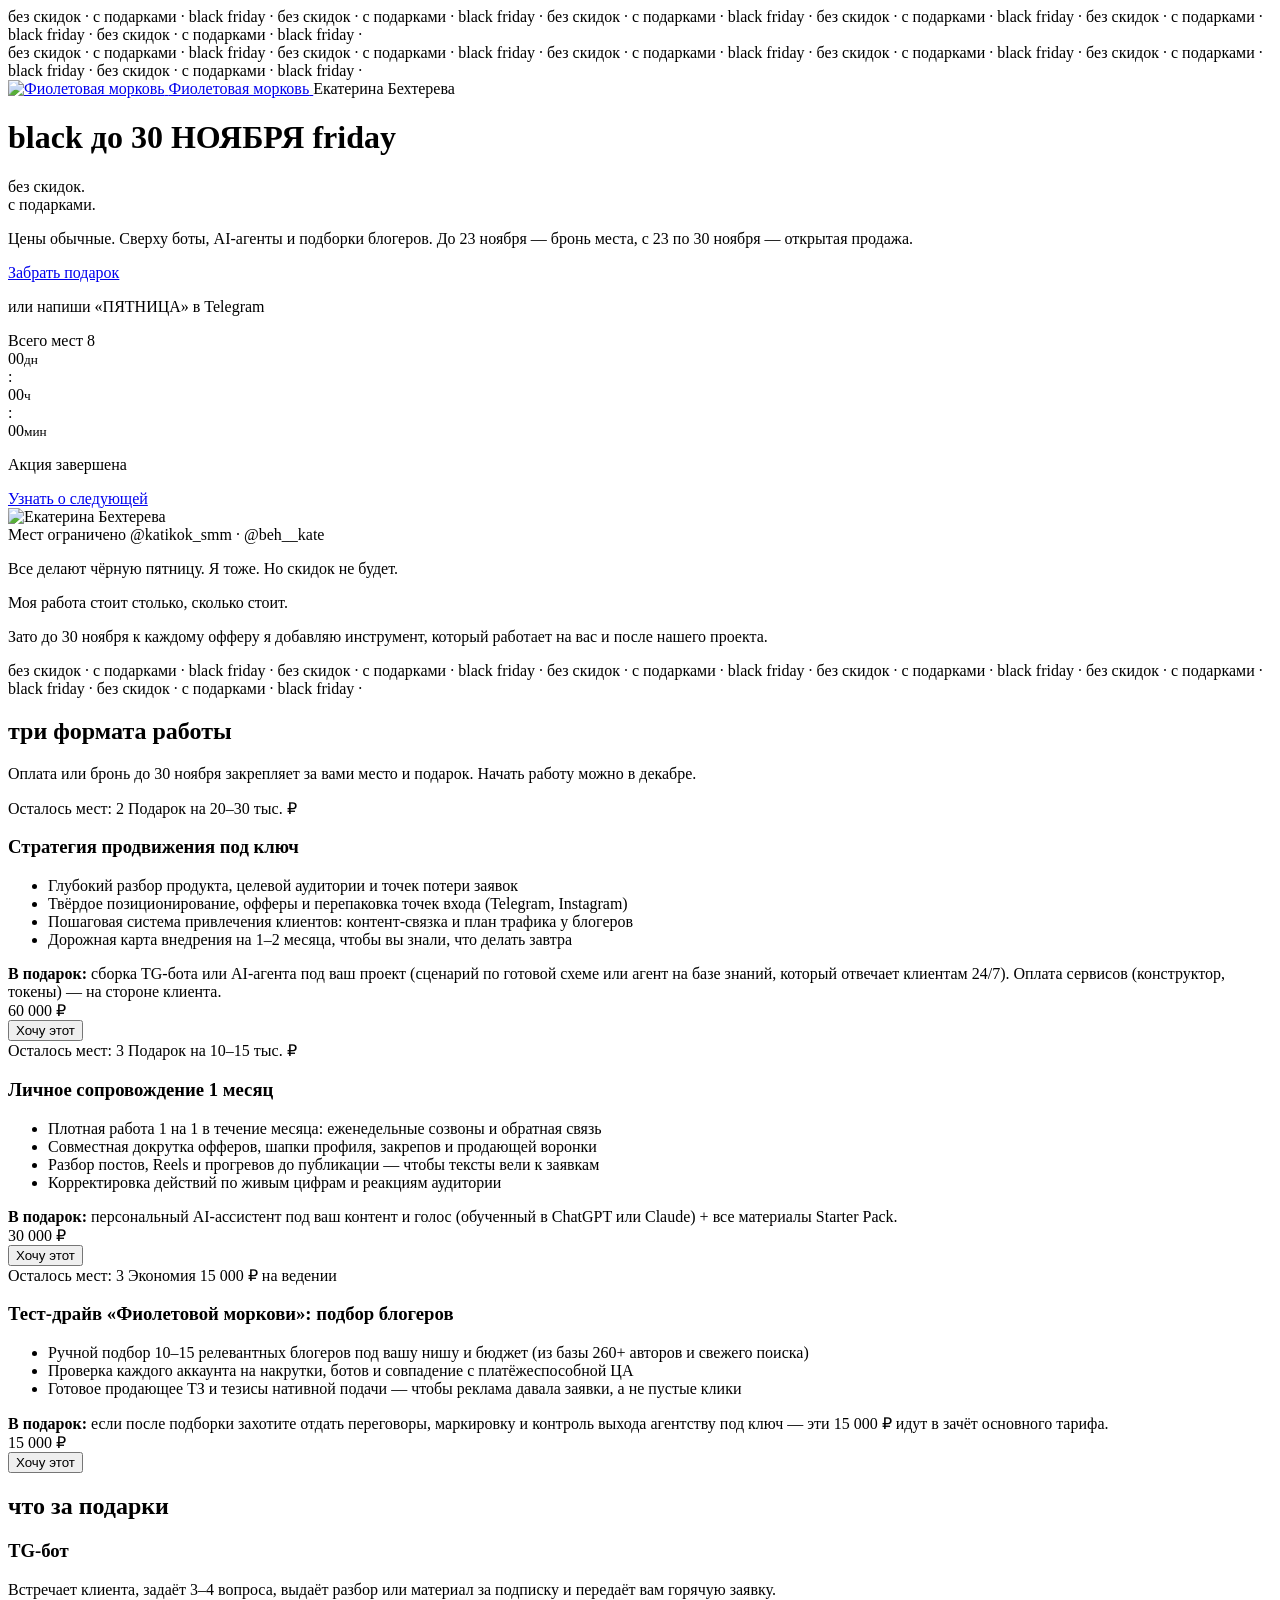
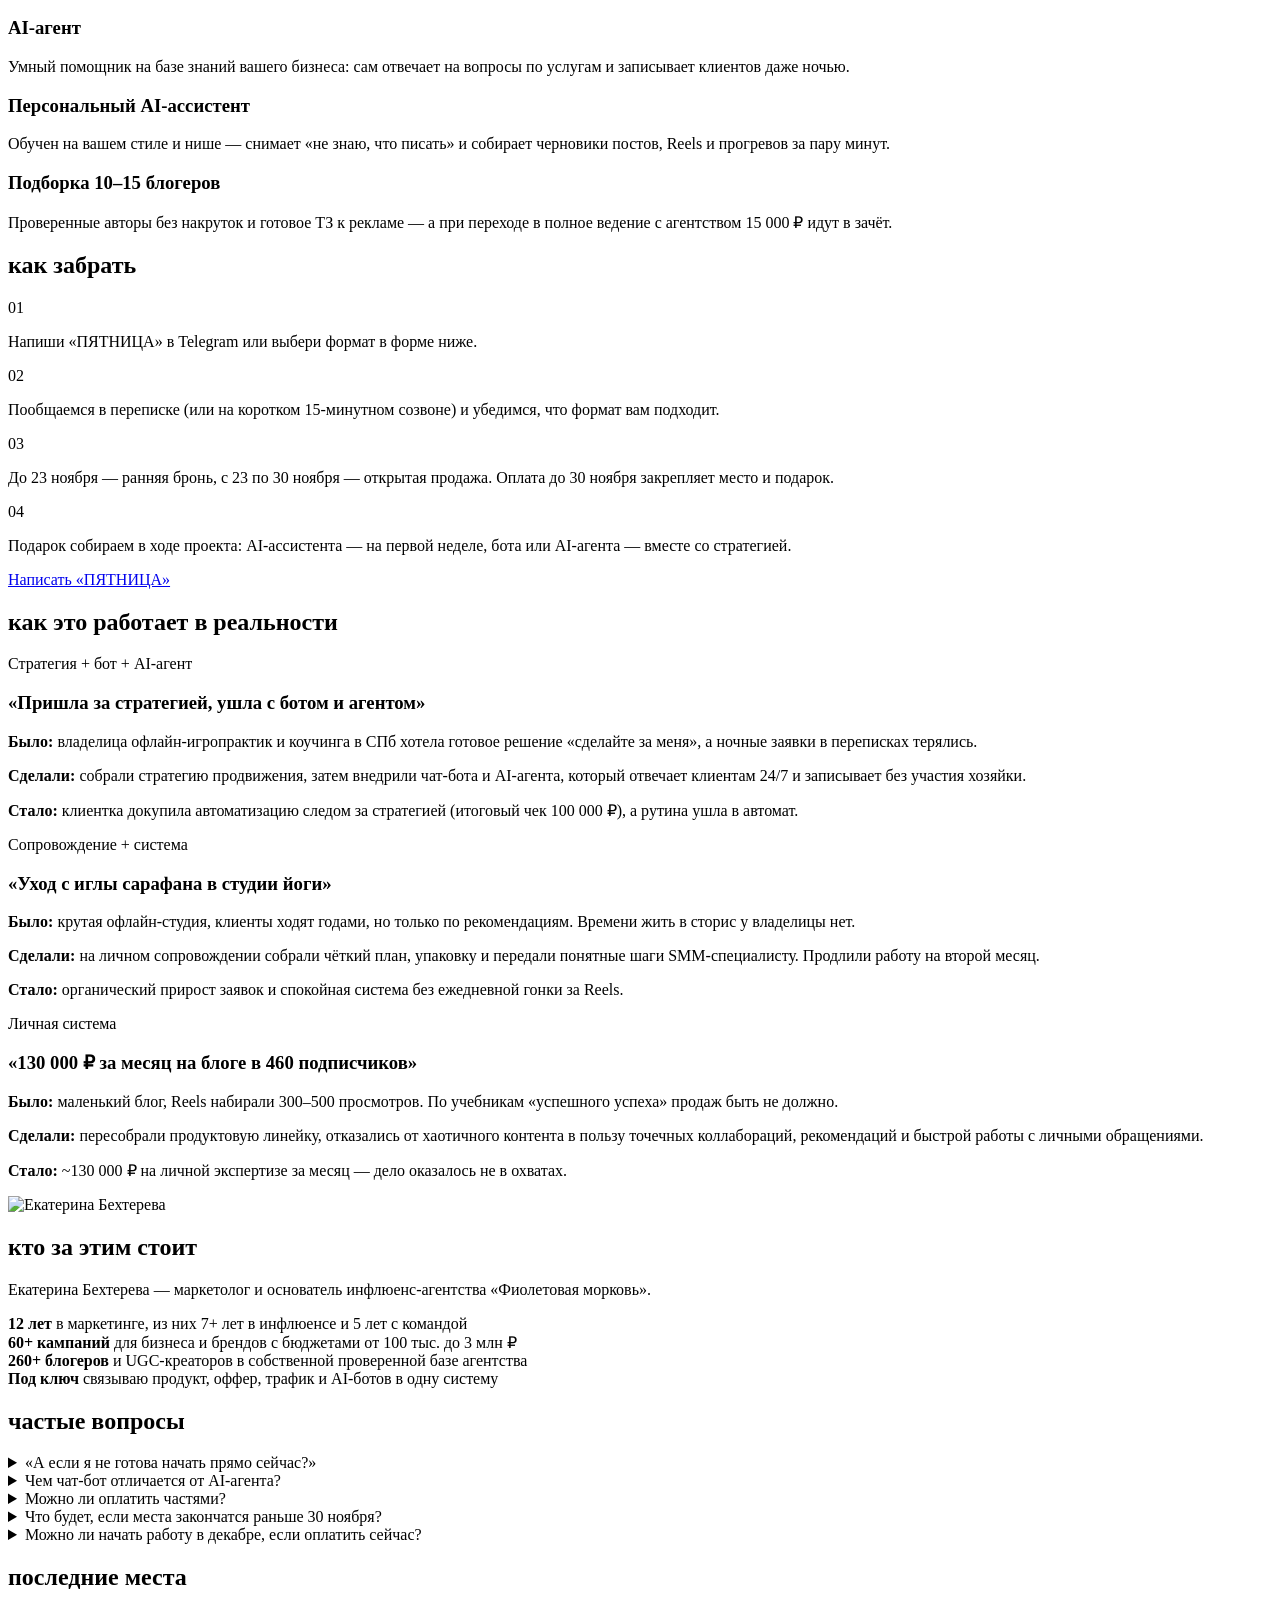
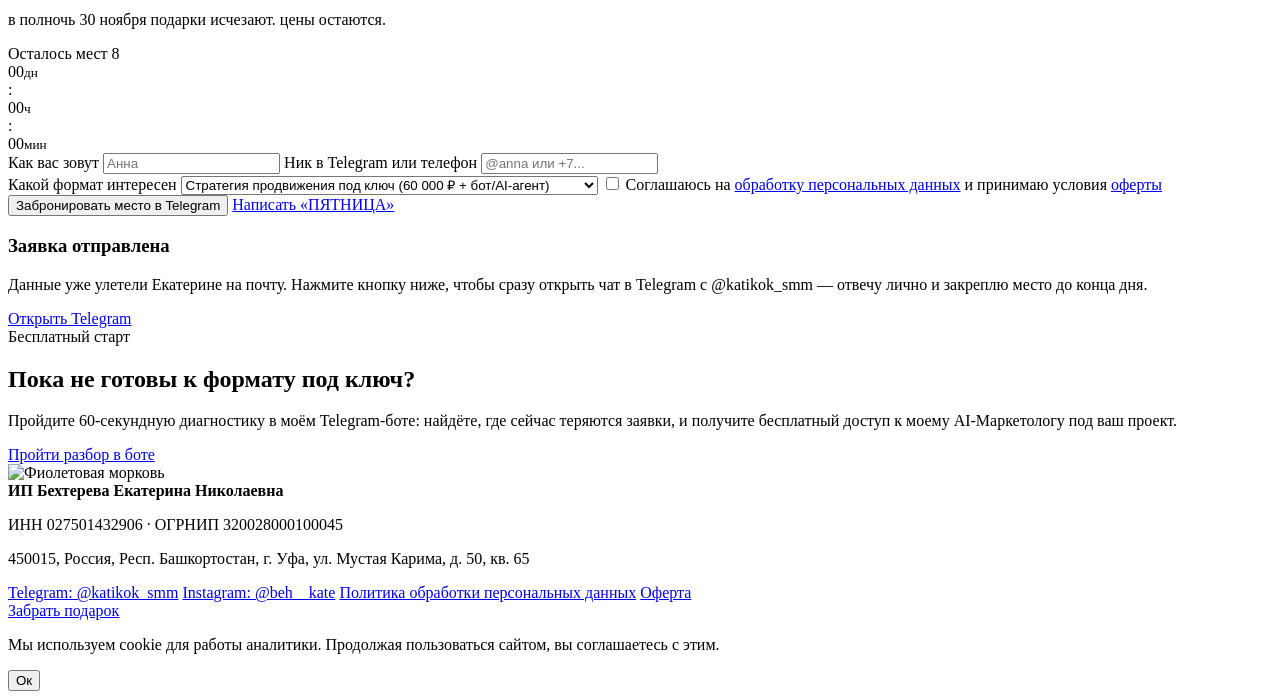
==== index.html @ 658ce83f "Deploy index.html" ====
<!DOCTYPE html>
<html lang="ru">
<head>
  <meta charset="UTF-8" />
  <meta name="viewport" content="width=device-width, initial-scale=1.0" />
  <title>Чёрная пятница без скидок. С подарками. — Екатерина Бехтерева</title>
  <meta name="description" content="Цены обычные. Сверху TG-боты, AI-агенты и подборки блогеров. Бронь места до 23 ноября, продажи 23–30 ноября 2026." />

  <!-- Open Graph для превью в Telegram -->
  <meta property="og:type" content="website" />
  <meta property="og:title" content="Чёрная пятница без скидок. С подарками." />
  <meta property="og:description" content="Стратегия, личное сопровождение и тест-драйв агентства с подарками до 30 ноября." />
  <meta property="og:image" content="assets/og-preview.jpg" />

  <link rel="preconnect" href="https://fonts.googleapis.com" />
  <link rel="preconnect" href="https://fonts.gstatic.com" crossorigin />
  <link href="https://fonts.googleapis.com/css2?family=Montserrat:ital,wght@0,500;0,600;0,700;0,800;0,900;1,800&display=swap" rel="stylesheet" />
  <link rel="stylesheet" href="styles.css" />
</head>
<body>
  <!-- БЛОК 1. ПЕРВЫЙ ЭКРАН -->
  <header class="hero" id="top">
    <div class="hero-ribbons" aria-hidden="true">
      <div class="ribbon ribbon--hero-top">
        <div class="ribbon__track">
          <span>без скидок · с подарками · black friday · без скидок · с подарками · black friday · без скидок · с подарками · black friday · </span>
          <span>без скидок · с подарками · black friday · без скидок · с подарками · black friday · без скидок · с подарками · black friday · </span>
        </div>
      </div>
      <div class="ribbon ribbon--hero-bottom">
        <div class="ribbon__track">
          <span>без скидок · с подарками · black friday · без скидок · с подарками · black friday · без скидок · с подарками · black friday · </span>
          <span>без скидок · с подарками · black friday · без скидок · с подарками · black friday · без скидок · с подарками · black friday · </span>
        </div>
      </div>
    </div>

    <div class="container">
      <div class="topbar">
        <a href="#top" class="brand">
          <img src="assets/logo3.png" alt="Фиолетовая морковь" class="brand__logo" />
          <span>Фиолетовая морковь</span>
        </a>
        <span class="topbar__name">Екатерина Бехтерева</span>
      </div>

      <div class="hero__grid">
        <div class="hero__content">
          <h1 class="hero__title">
            <span class="hero__title-line">black</span>
            <span class="hero__badge">до 30 НОЯБРЯ</span>
            <span class="hero__title-line">friday</span>
          </h1>

          <p class="hero__subtitle">без скидок.<br />с подарками.</p>

          <p class="hero__desc">
            Цены обычные. Сверху боты, AI-агенты и подборки блогеров.
            До 23 ноября — бронь места, с 23 по 30 ноября — открытая продажа.
          </p>

          <div class="hero__cta-wrap">
            <a href="https://t.me/katikok_smm?text=%D0%9F%D0%AF%D0%A2%D0%9D%D0%98%D0%A6%D0%90" target="_blank" rel="noopener" class="btn btn--primary" data-goal="tg-hero">
              Забрать подарок
            </a>
            <p class="hero__cta-note">или напиши «ПЯТНИЦА» в Telegram</p>
          </div>

          <div class="hero__meta">
            <div class="meta-pill">
              <span class="meta-pill__label">Всего мест</span>
              <span class="meta-pill__value" id="total-spots-hero">8</span>
            </div>
            <div class="timer" id="hero-timer" aria-live="polite">
              <div class="timer__item"><span data-days>00</span><small>дн</small></div>
              <span class="timer__sep">:</span>
              <div class="timer__item"><span data-hours>00</span><small>ч</small></div>
              <span class="timer__sep">:</span>
              <div class="timer__item"><span data-minutes>00</span><small>мин</small></div>
            </div>
          </div>

          <div class="hero__ended hidden" id="hero-ended">
            <p class="hero__ended-text">Акция завершена</p>
            <a href="https://t.me/katikok_smm" target="_blank" rel="noopener" class="btn btn--primary">Узнать о следующей</a>
          </div>
        </div>

        <div class="hero__media">
          <div class="duotone-portrait">
            <img src="assets/DSC08506.jpg" alt="Екатерина Бехтерева" class="duotone-portrait__img" />
          </div>
        </div>
      </div>

      <div class="hero__footer-bar">
        <span>Мест ограничено</span>
        <span>@katikok_smm · @beh__kate</span>
      </div>
    </div>
  </header>

  <main>
    <!-- БЛОК 2. ПОЧЕМУ БЕЗ СКИДОК -->
    <section class="section why">
      <div class="container">
        <div class="why__box">
          <p class="why__lead">Все делают чёрную пятницу. Я тоже. Но скидок не будет.</p>
          <p class="why__lead">Моя работа стоит столько, сколько стоит.</p>
          <p class="why__lead why__lead--accent">Зато до 30 ноября к каждому офферу я добавляю инструмент, который работает на вас и после нашего проекта.</p>
        </div>
      </div>
    </section>

    <div class="ribbon-divider" aria-hidden="true">
      <div class="ribbon ribbon--section">
        <div class="ribbon__track">
          <span>без скидок · с подарками · black friday · без скидок · с подарками · black friday · без скидок · с подарками · black friday · </span>
          <span>без скидок · с подарками · black friday · без скидок · с подарками · black friday · без скидок · с подарками · black friday · </span>
        </div>
      </div>
    </div>

    <!-- БЛОК 3. ТРИ ОФФЕРА -->
    <section class="section offers" id="offers">
      <div class="container">
        <h2 class="section__title">три формата работы</h2>
        <p class="section__subtitle">Оплата или бронь до 30 ноября закрепляет за вами место и подарок. Начать работу можно в декабре.</p>

        <div class="offers__grid">
          <!-- Оффер 1 -->
          <article class="card offer-card" data-offer="strategy">
            <div class="offer-card__top">
              <span class="tag-pill" data-spots-label="strategy">Осталось мест: 2</span>
              <span class="gift-badge">Подарок на 20–30 тыс. ₽</span>
            </div>
            <h3 class="offer-card__title">Стратегия продвижения под ключ</h3>
            <ul class="offer-card__list">
              <li>Глубокий разбор продукта, целевой аудитории и точек потери заявок</li>
              <li>Твёрдое позиционирование, офферы и перепаковка точек входа (Telegram, Instagram)</li>
              <li>Пошаговая система привлечения клиентов: контент-связка и план трафика у блогеров</li>
              <li>Дорожная карта внедрения на 1–2 месяца, чтобы вы знали, что делать завтра</li>
            </ul>
            <div class="offer-card__gift">
              <strong>В подарок:</strong> сборка TG-бота или AI-агента под ваш проект (сценарий по готовой схеме или агент на базе знаний, который отвечает клиентам 24/7).
              <span class="offer-card__note">Оплата сервисов (конструктор, токены) — на стороне клиента.</span>
            </div>
            <div class="offer-card__footer">
              <div class="offer-card__price">60 000 ₽</div>
              <button type="button" class="btn btn--primary btn--full js-pick-offer" data-pick="Стратегия продвижения под ключ (60 000 ₽)">Хочу этот</button>
            </div>
          </article>

          <!-- Оффер 2 -->
          <article class="card offer-card" data-offer="mentoring">
            <div class="offer-card__top">
              <span class="tag-pill" data-spots-label="mentoring">Осталось мест: 3</span>
              <span class="gift-badge">Подарок на 10–15 тыс. ₽</span>
            </div>
            <h3 class="offer-card__title">Личное сопровождение 1 месяц</h3>
            <ul class="offer-card__list">
              <li>Плотная работа 1 на 1 в течение месяца: еженедельные созвоны и обратная связь</li>
              <li>Совместная докрутка офферов, шапки профиля, закрепов и продающей воронки</li>
              <li>Разбор постов, Reels и прогревов до публикации — чтобы тексты вели к заявкам</li>
              <li>Корректировка действий по живым цифрам и реакциям аудитории</li>
            </ul>
            <div class="offer-card__gift">
              <strong>В подарок:</strong> персональный AI-ассистент под ваш контент и голос (обученный в ChatGPT или Claude) + все материалы Starter Pack.
            </div>
            <div class="offer-card__footer">
              <div class="offer-card__price">30 000 ₽</div>
              <button type="button" class="btn btn--primary btn--full js-pick-offer" data-pick="Личное сопровождение 1 месяц (30 000 ₽)">Хочу этот</button>
            </div>
          </article>

          <!-- Оффер 3 -->
          <article class="card offer-card" data-offer="agency">
            <div class="offer-card__top">
              <span class="tag-pill" data-spots-label="agency">Осталось мест: 3</span>
              <span class="gift-badge">Экономия 15 000 ₽ на ведении</span>
            </div>
            <h3 class="offer-card__title">Тест-драйв «Фиолетовой моркови»: подбор блогеров</h3>
            <ul class="offer-card__list">
              <li>Ручной подбор 10–15 релевантных блогеров под вашу нишу и бюджет (из базы 260+ авторов и свежего поиска)</li>
              <li>Проверка каждого аккаунта на накрутки, ботов и совпадение с платёжеспособной ЦА</li>
              <li>Готовое продающее ТЗ и тезисы нативной подачи — чтобы реклама давала заявки, а не пустые клики</li>
            </ul>
            <div class="offer-card__gift">
              <strong>В подарок:</strong> если после подборки захотите отдать переговоры, маркировку и контроль выхода агентству под ключ — эти 15 000 ₽ идут в зачёт основного тарифа.
            </div>
            <div class="offer-card__footer">
              <div class="offer-card__price">15 000 ₽</div>
              <button type="button" class="btn btn--primary btn--full js-pick-offer" data-pick="Тест-драйв агентства: подбор блогеров (15 000 ₽)">Хочу этот</button>
            </div>
          </article>
        </div>
      </div>
    </section>

    <!-- БЛОК 4. ЧТО ЗА ПОДАРКИ -->
    <section class="section gifts">
      <div class="container">
        <h2 class="section__title">что за подарки</h2>
        <div class="gifts__grid">
          <div class="card gift-card">
            <h3>TG-бот</h3>
            <p>Встречает клиента, задаёт 3–4 вопроса, выдаёт разбор или материал за подписку и передаёт вам горячую заявку.</p>
          </div>
          <div class="card gift-card">
            <h3>AI-агент</h3>
            <p>Умный помощник на базе знаний вашего бизнеса: сам отвечает на вопросы по услугам и записывает клиентов даже ночью.</p>
          </div>
          <div class="card gift-card">
            <h3>Персональный AI-ассистент</h3>
            <p>Обучен на вашем стиле и нише — снимает «не знаю, что писать» и собирает черновики постов, Reels и прогревов за пару минут.</p>
          </div>
          <div class="card gift-card">
            <h3>Подборка 10–15 блогеров</h3>
            <p>Проверенные авторы без накруток и готовое ТЗ к рекламе — а при переходе в полное ведение с агентством 15 000 ₽ идут в зачёт.</p>
          </div>
        </div>
      </div>
    </section>

    <!-- БЛОК 5. КАК ЗАБРАТЬ -->
    <section class="section steps">
      <div class="container">
        <h2 class="section__title">как забрать</h2>
        <div class="steps__grid">
          <div class="card step-card">
            <span class="step-card__num">01</span>
            <p>Напиши «ПЯТНИЦА» в Telegram или выбери формат в форме ниже.</p>
          </div>
          <div class="card step-card">
            <span class="step-card__num">02</span>
            <p>Пообщаемся в переписке (или на коротком 15-минутном созвоне) и убедимся, что формат вам подходит.</p>
          </div>
          <div class="card step-card">
            <span class="step-card__num">03</span>
            <p>До 23 ноября — ранняя бронь, с 23 по 30 ноября — открытая продажа. Оплата до 30 ноября закрепляет место и подарок.</p>
          </div>
          <div class="card step-card">
            <span class="step-card__num">04</span>
            <p>Подарок собираем в ходе проекта: AI-ассистента — на первой неделе, бота или AI-агента — вместе со стратегией.</p>
          </div>
        </div>
        <div class="steps__cta">
          <a href="https://t.me/katikok_smm?text=%D0%9F%D0%AF%D0%A2%D0%9D%D0%98%D0%A6%D0%90" target="_blank" rel="noopener" class="btn btn--primary" data-goal="tg-steps">
            Написать «ПЯТНИЦА»
          </a>
        </div>
      </div>
    </section>

    <!-- БЛОК 6. КЕЙСЫ -->
    <section class="section cases">
      <div class="container">
        <h2 class="section__title">как это работает в реальности</h2>
        <div class="cases__grid">
          <article class="card case-card">
            <span class="tag-pill">Стратегия + бот + AI-агент</span>
            <h3>«Пришла за стратегией, ушла с ботом и агентом»</h3>
            <p><strong>Было:</strong> владелица офлайн-игропрактик и коучинга в СПб хотела готовое решение «сделайте за меня», а ночные заявки в переписках терялись.</p>
            <p><strong>Сделали:</strong> собрали стратегию продвижения, затем внедрили чат-бота и AI-агента, который отвечает клиентам 24/7 и записывает без участия хозяйки.</p>
            <p class="case-card__result"><strong>Стало:</strong> клиентка докупила автоматизацию следом за стратегией (итоговый чек 100 000 ₽), а рутина ушла в автомат.</p>
          </article>

          <article class="card case-card">
            <span class="tag-pill">Сопровождение + система</span>
            <h3>«Уход с иглы сарафана в студии йоги»</h3>
            <p><strong>Было:</strong> крутая офлайн-студия, клиенты ходят годами, но только по рекомендациям. Времени жить в сторис у владелицы нет.</p>
            <p><strong>Сделали:</strong> на личном сопровождении собрали чёткий план, упаковку и передали понятные шаги SMM-специалисту. Продлили работу на второй месяц.</p>
            <p class="case-card__result"><strong>Стало:</strong> органический прирост заявок и спокойная система без ежедневной гонки за Reels.</p>
          </article>

          <article class="card case-card">
            <span class="tag-pill">Личная система</span>
            <h3>«130 000 ₽ за месяц на блоге в 460 подписчиков»</h3>
            <p><strong>Было:</strong> маленький блог, Reels набирали 300–500 просмотров. По учебникам «успешного успеха» продаж быть не должно.</p>
            <p><strong>Сделали:</strong> пересобрали продуктовую линейку, отказались от хаотичного контента в пользу точечных коллабораций, рекомендаций и быстрой работы с личными обращениями.</p>
            <p class="case-card__result"><strong>Стало:</strong> ~130 000 ₽ на личной экспертизе за месяц — дело оказалось не в охватах.</p>
          </article>
        </div>
      </div>
    </section>

    <!-- БЛОК 7. ОБО МНЕ -->
    <section class="section about">
      <div class="container">
        <div class="about__grid">
          <div class="about__photo">
            <div class="duotone-portrait duotone-portrait--card">
              <img src="assets/photo_2026-06-16_18-55-16.jpg" alt="Екатерина Бехтерева" class="duotone-portrait__img" />
            </div>
          </div>
          <div class="about__content">
            <h2 class="section__title">кто за этим стоит</h2>
            <p class="about__lead">Екатерина Бехтерева — маркетолог и основатель инфлюенс-агентства «Фиолетовая морковь».</p>
            <div class="about__stats">
              <div class="stat-item">
                <strong>12 лет</strong>
                <span>в маркетинге, из них 7+ лет в инфлюенсе и 5 лет с командой</span>
              </div>
              <div class="stat-item">
                <strong>60+ кампаний</strong>
                <span>для бизнеса и брендов с бюджетами от 100 тыс. до 3 млн ₽</span>
              </div>
              <div class="stat-item">
                <strong>260+ блогеров</strong>
                <span>и UGC-креаторов в собственной проверенной базе агентства</span>
              </div>
              <div class="stat-item">
                <strong>Под ключ</strong>
                <span>связываю продукт, оффер, трафик и AI-ботов в одну систему</span>
              </div>
            </div>
          </div>
        </div>
      </div>
    </section>

    <!-- БЛОК 8. ВОПРОСЫ -->
    <section class="section faq">
      <div class="container">
        <h2 class="section__title">частые вопросы</h2>
        <div class="faq__list">
          <details class="faq__item">
            <summary>«А если я не готова начать прямо сейчас?»</summary>
            <p>До 23 ноября можно забронировать место, с 23 по 30 ноября — оплатить. Оплата до 30 ноября фиксирует за вами место и подарок, а стартовать саму работу мы можем в декабре.</p>
          </details>
          <details class="faq__item">
            <summary>Чем чат-бот отличается от AI-агента?</summary>
            <p>Чат-бот работает по сценарию с кнопками: квалифицирует человека, выдаёт материал за подписку и передаёт заявку. AI-агент общается свободным текстом на базе знаний вашего бизнеса — отвечает на нестандартные вопросы, снимает возражения и записывает клиента даже ночью.</p>
          </details>
          <details class="faq__item">
            <summary>Можно ли оплатить частями?</summary>
            <p>Да, поэтапную оплату можно обсудить в переписке перед стартом — напишите мне «ПЯТНИЦА» в Telegram, подберём комфортный вариант.</p>
          </details>
          <details class="faq__item">
            <summary>Что будет, если места закончатся раньше 30 ноября?</summary>
            <p>Я веду личные проекты сама, поэтому беру максимум 2–3 человека на формат. Когда счётчик доходит до нуля, запись закрывается — остаётся только лист ожидания на следующий месяц.</p>
          </details>
          <details class="faq__item">
            <summary>Можно ли начать работу в декабре, если оплатить сейчас?</summary>
            <p>Да. Оплачиваете или бронируете до 30 ноября, а дату старта ставим удобную для вас в декабре.</p>
          </details>
        </div>
      </div>
    </section>

    <!-- БЛОК 9. ФИНАЛ -->
    <section class="section final" id="apply">
      <div class="container">
        <div class="final__box">
          <h2 class="final__title">последние места</h2>
          <p class="final__subtitle">в полночь 30 ноября подарки исчезают. цены остаются.</p>

          <div class="hero__meta final__meta">
            <div class="meta-pill">
              <span class="meta-pill__label">Осталось мест</span>
              <span class="meta-pill__value" id="total-spots-final">8</span>
            </div>
            <div class="timer" id="final-timer" aria-live="polite">
              <div class="timer__item"><span data-days>00</span><small>дн</small></div>
              <span class="timer__sep">:</span>
              <div class="timer__item"><span data-hours>00</span><small>ч</small></div>
              <span class="timer__sep">:</span>
              <div class="timer__item"><span data-minutes>00</span><small>мин</small></div>
            </div>
          </div>

          <form class="lead-form" id="lead-form">
            <div class="lead-form__row">
              <label class="field">
                <span>Как вас зовут</span>
                <input type="text" name="name" placeholder="Анна" required />
              </label>
              <label class="field">
                <span>Ник в Telegram или телефон</span>
                <input type="text" name="contact" placeholder="@anna или +7..." required />
              </label>
            </div>
            <label class="field">
              <span>Какой формат интересен</span>
              <select name="offer" id="offer-select" required>
                <option value="Стратегия продвижения под ключ (60 000 ₽)">Стратегия продвижения под ключ (60 000 ₽ + бот/AI-агент)</option>
                <option value="Личное сопровождение 1 месяц (30 000 ₽)">Личное сопровождение 1 месяц (30 000 ₽ + AI-ассистент)</option>
                <option value="Тест-драйв агентства: подбор блогеров (15 000 ₽)">Тест-драйв «Фиолетовой моркови»: подбор блогеров (15 000 ₽)</option>
              </select>
            </label>
            <label class="checkbox">
              <input type="checkbox" name="consent" required />
              <span>Соглашаюсь на <a href="privacy.html" target="_blank">обработку персональных данных</a> и принимаю условия <a href="offer.html" target="_blank">оферты</a></span>
            </label>
            <div class="lead-form__actions">
              <button type="submit" class="btn btn--primary">Забронировать место в Telegram</button>
              <a href="https://t.me/katikok_smm?text=%D0%9F%D0%AF%D0%A2%D0%9D%D0%98%D0%A6%D0%90" target="_blank" rel="noopener" class="btn btn--ghost" data-goal="tg-final">
                Написать «ПЯТНИЦА»
              </a>
            </div>
          </form>

          <div class="lead-form__success hidden" id="form-success">
            <h3>Заявка отправлена</h3>
            <p>Данные уже улетели Екатерине на почту. Нажмите кнопку ниже, чтобы сразу открыть чат в Telegram с @katikok_smm — отвечу лично и закреплю место до конца дня.</p>
            <a id="fallback-tg-link" href="https://t.me/katikok_smm" target="_blank" rel="noopener" class="btn btn--primary">Открыть Telegram</a>
          </div>
        </div>
      </div>
    </section>

    <!-- БЛОК ДОГРЕВА (для тех, кто пока не готов к покупке) -->
    <section class="section downsell">
      <div class="container">
        <div class="downsell__box">
          <div class="downsell__content">
            <span class="tag-pill">Бесплатный старт</span>
            <h2>Пока не готовы к формату под ключ?</h2>
            <p>Пройдите 60-секундную диагностику в моём Telegram-боте: найдёте, где сейчас теряются заявки, и получите бесплатный доступ к моему AI-Маркетологу под ваш проект.</p>
          </div>
          <div class="downsell__action">
            <a href="https://t.me/testdrive_purple_agent" target="_blank" rel="noopener" class="btn btn--primary" data-goal="bot-downsell">
              Пройти разбор в боте
            </a>
          </div>
        </div>
      </div>
    </section>
  </main>

  <footer class="footer">
    <div class="container">
      <div class="footer__top">
        <div class="footer__brand">
          <img src="assets/logo3.png" alt="Фиолетовая морковь" class="brand__logo" />
          <div>
            <strong>ИП Бехтерева Екатерина Николаевна</strong>
            <p>ИНН 027501432906 · ОГРНИП 320028000100045</p>
            <p>450015, Россия, Респ. Башкортостан, г. Уфа, ул. Мустая Карима, д. 50, кв. 65</p>
          </div>
        </div>
        <div class="footer__links">
          <a href="https://t.me/katikok_smm" target="_blank" rel="noopener">Telegram: @katikok_smm</a>
          <a href="https://instagram.com/beh__kate" target="_blank" rel="noopener">Instagram: @beh__kate</a>
          <a href="privacy.html">Политика обработки персональных данных</a>
          <a href="offer.html">Оферта</a>
        </div>
      </div>
    </div>
  </footer>

  <!-- Закреплённая кнопка на телефоне после первого экрана -->
  <div class="mobile-sticky" id="mobile-sticky">
    <a href="https://t.me/katikok_smm?text=%D0%9F%D0%AF%D0%A2%D0%9D%D0%98%D0%A6%D0%90" target="_blank" rel="noopener" class="btn btn--primary btn--full">
      Забрать подарок
    </a>
  </div>

  <!-- Cookie-баннер для аналитики -->
  <div class="cookie-banner hidden" id="cookie-banner">
    <p>Мы используем cookie для работы аналитики. Продолжая пользоваться сайтом, вы соглашаетесь с этим.</p>
    <button type="button" class="btn btn--primary btn--sm" id="cookie-accept">Ок</button>
  </div>

  <script src="script.js"></script>
</body>
</html>
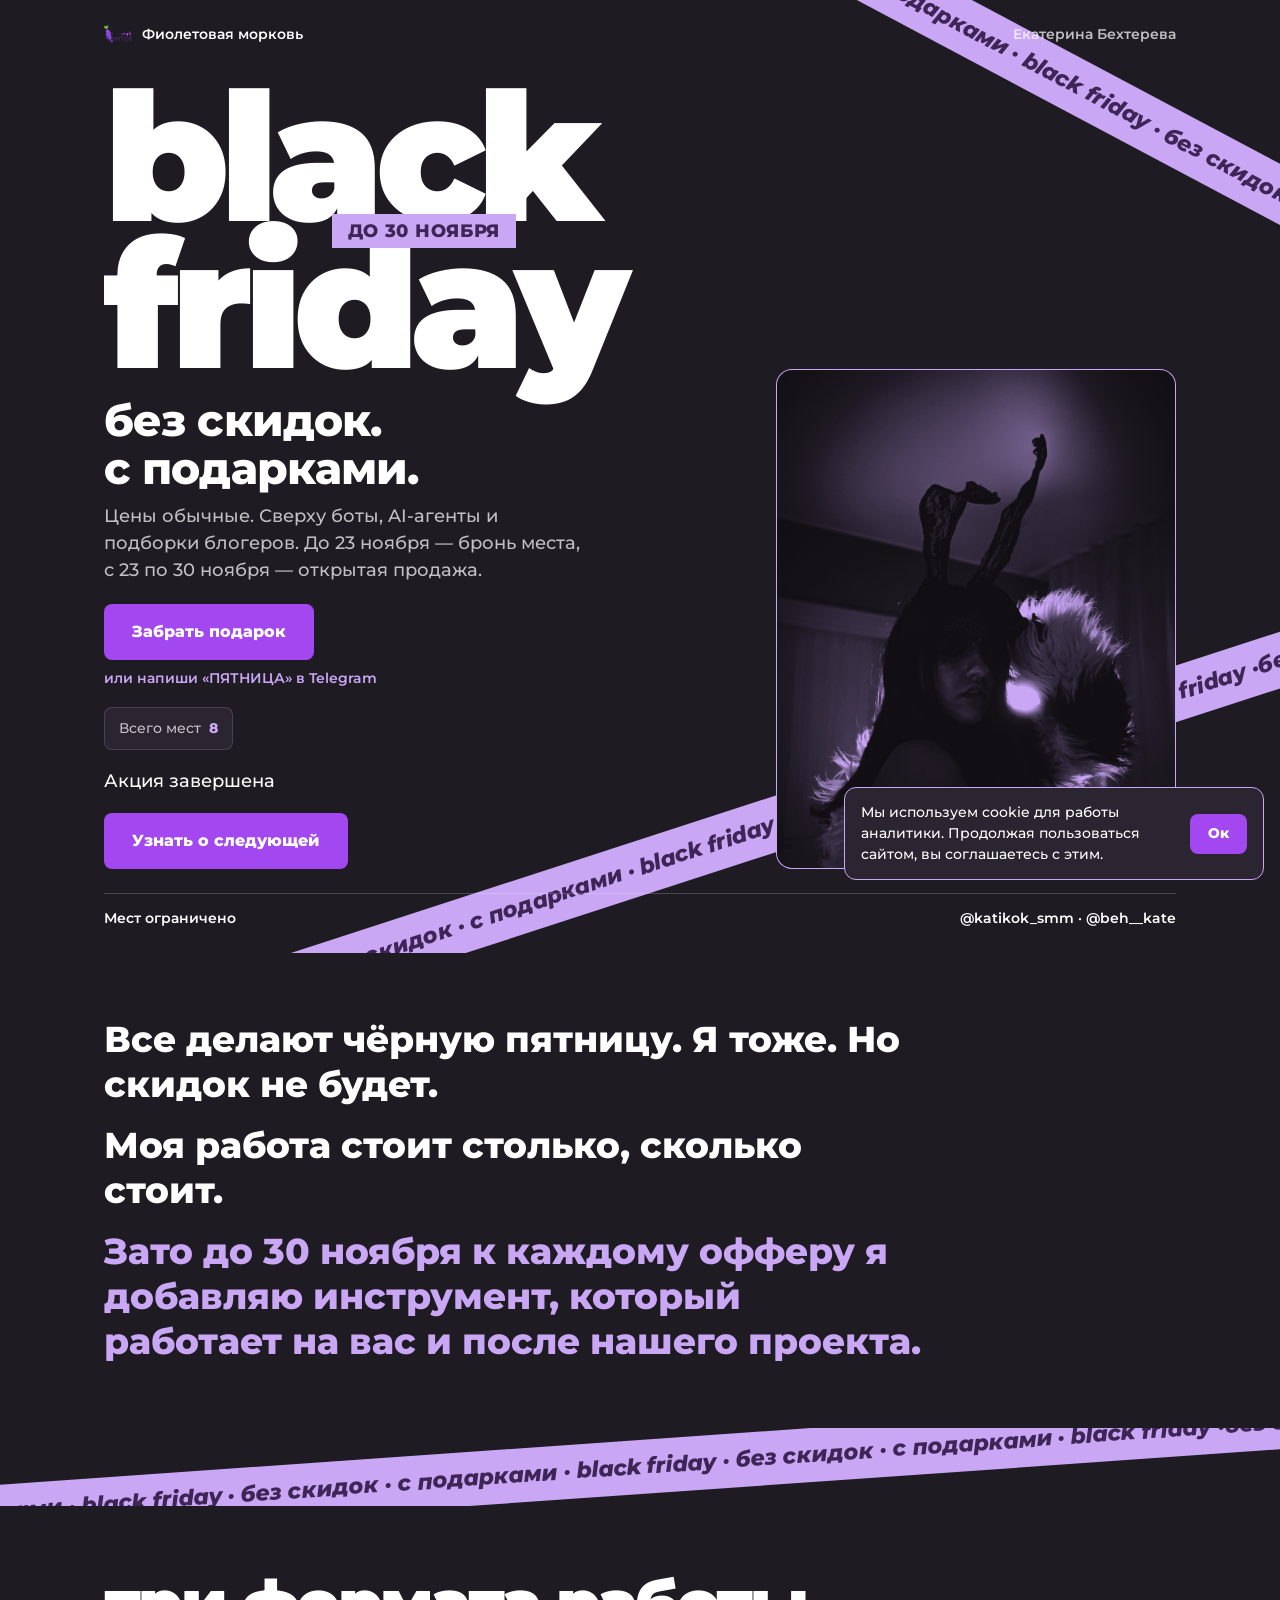
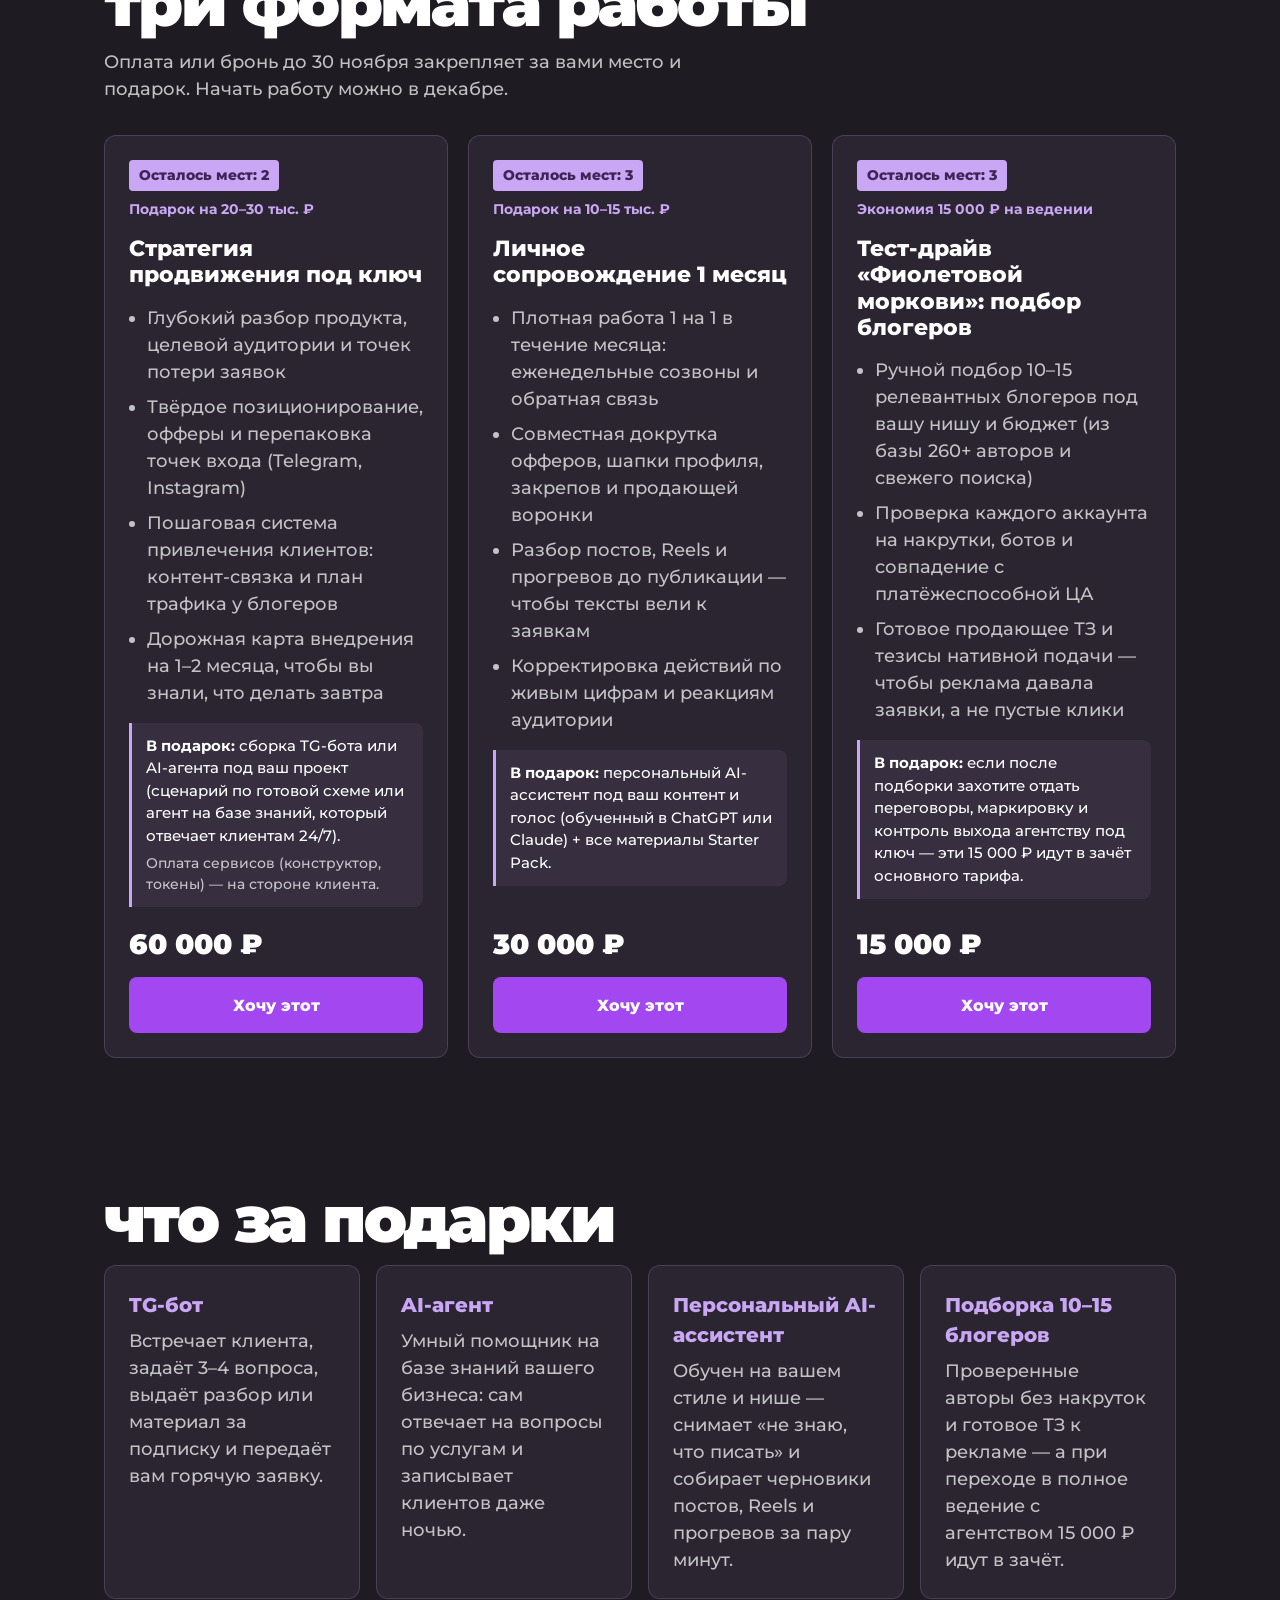
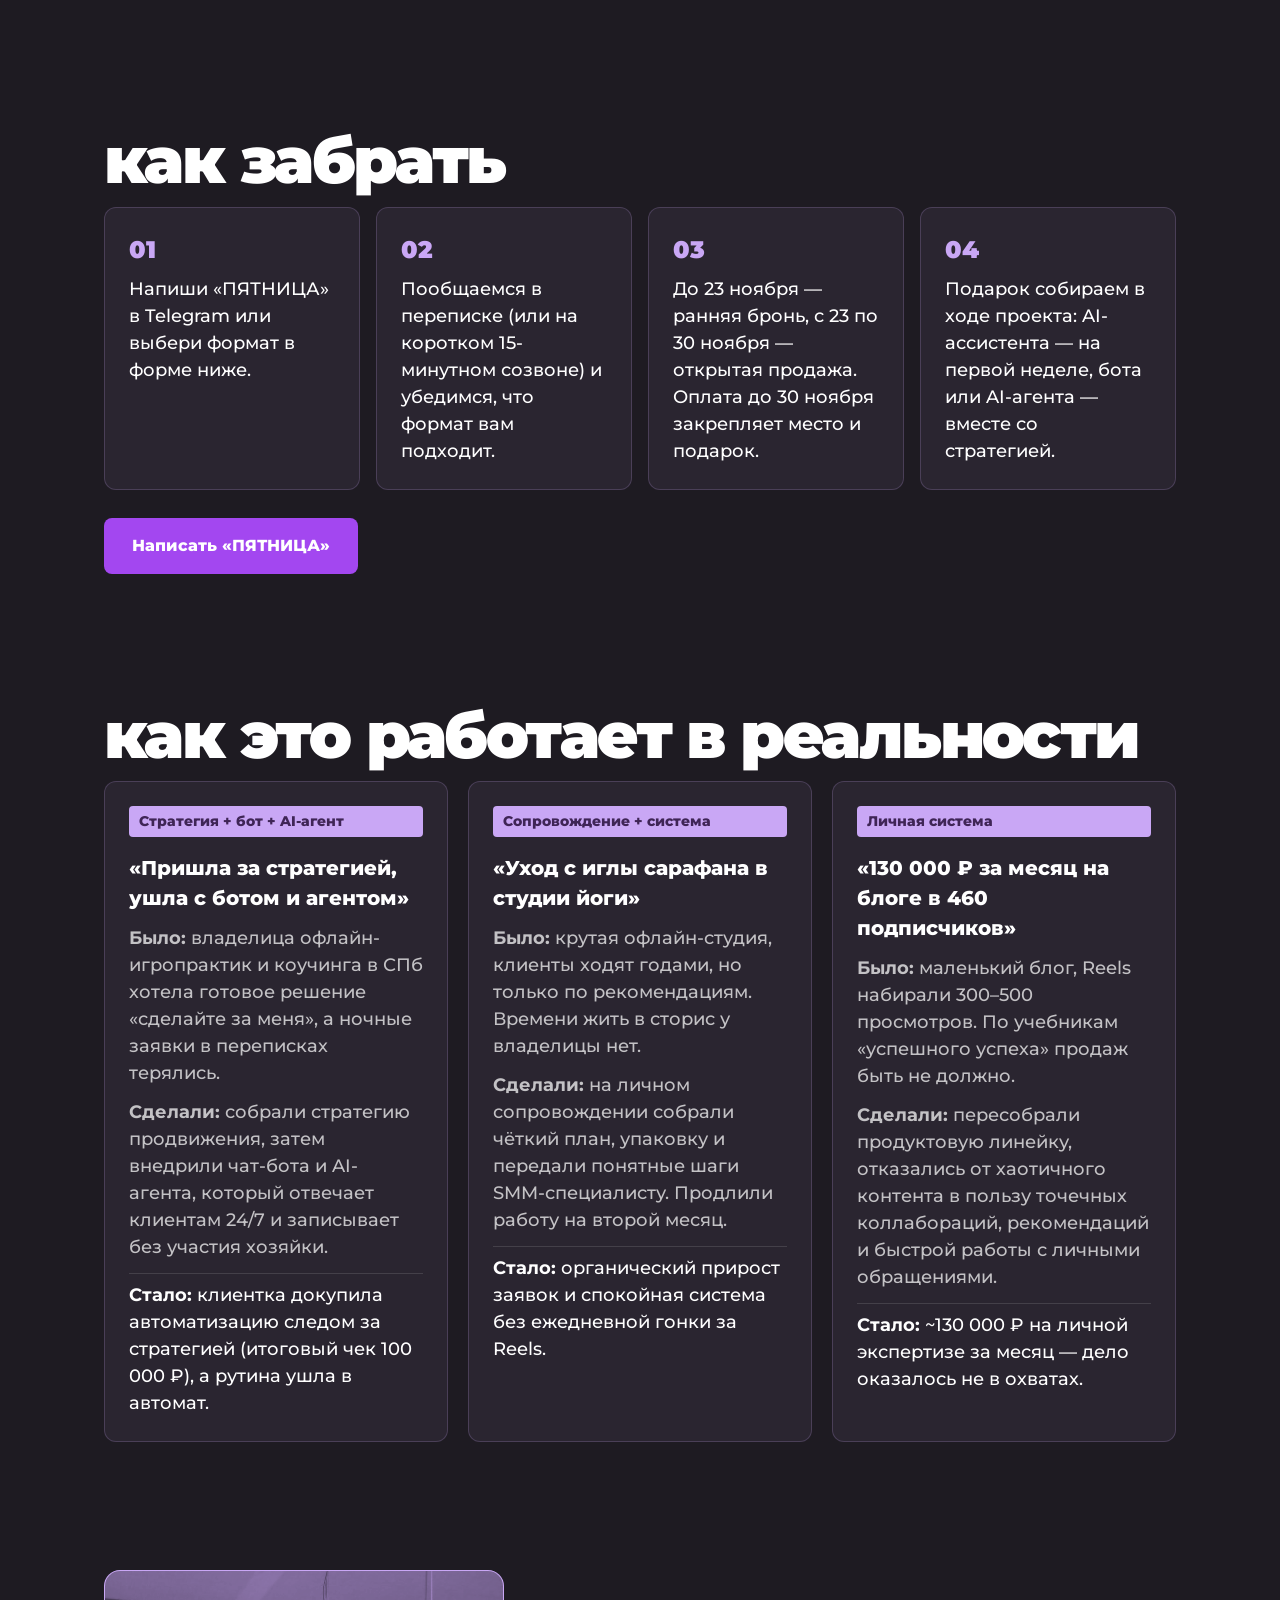
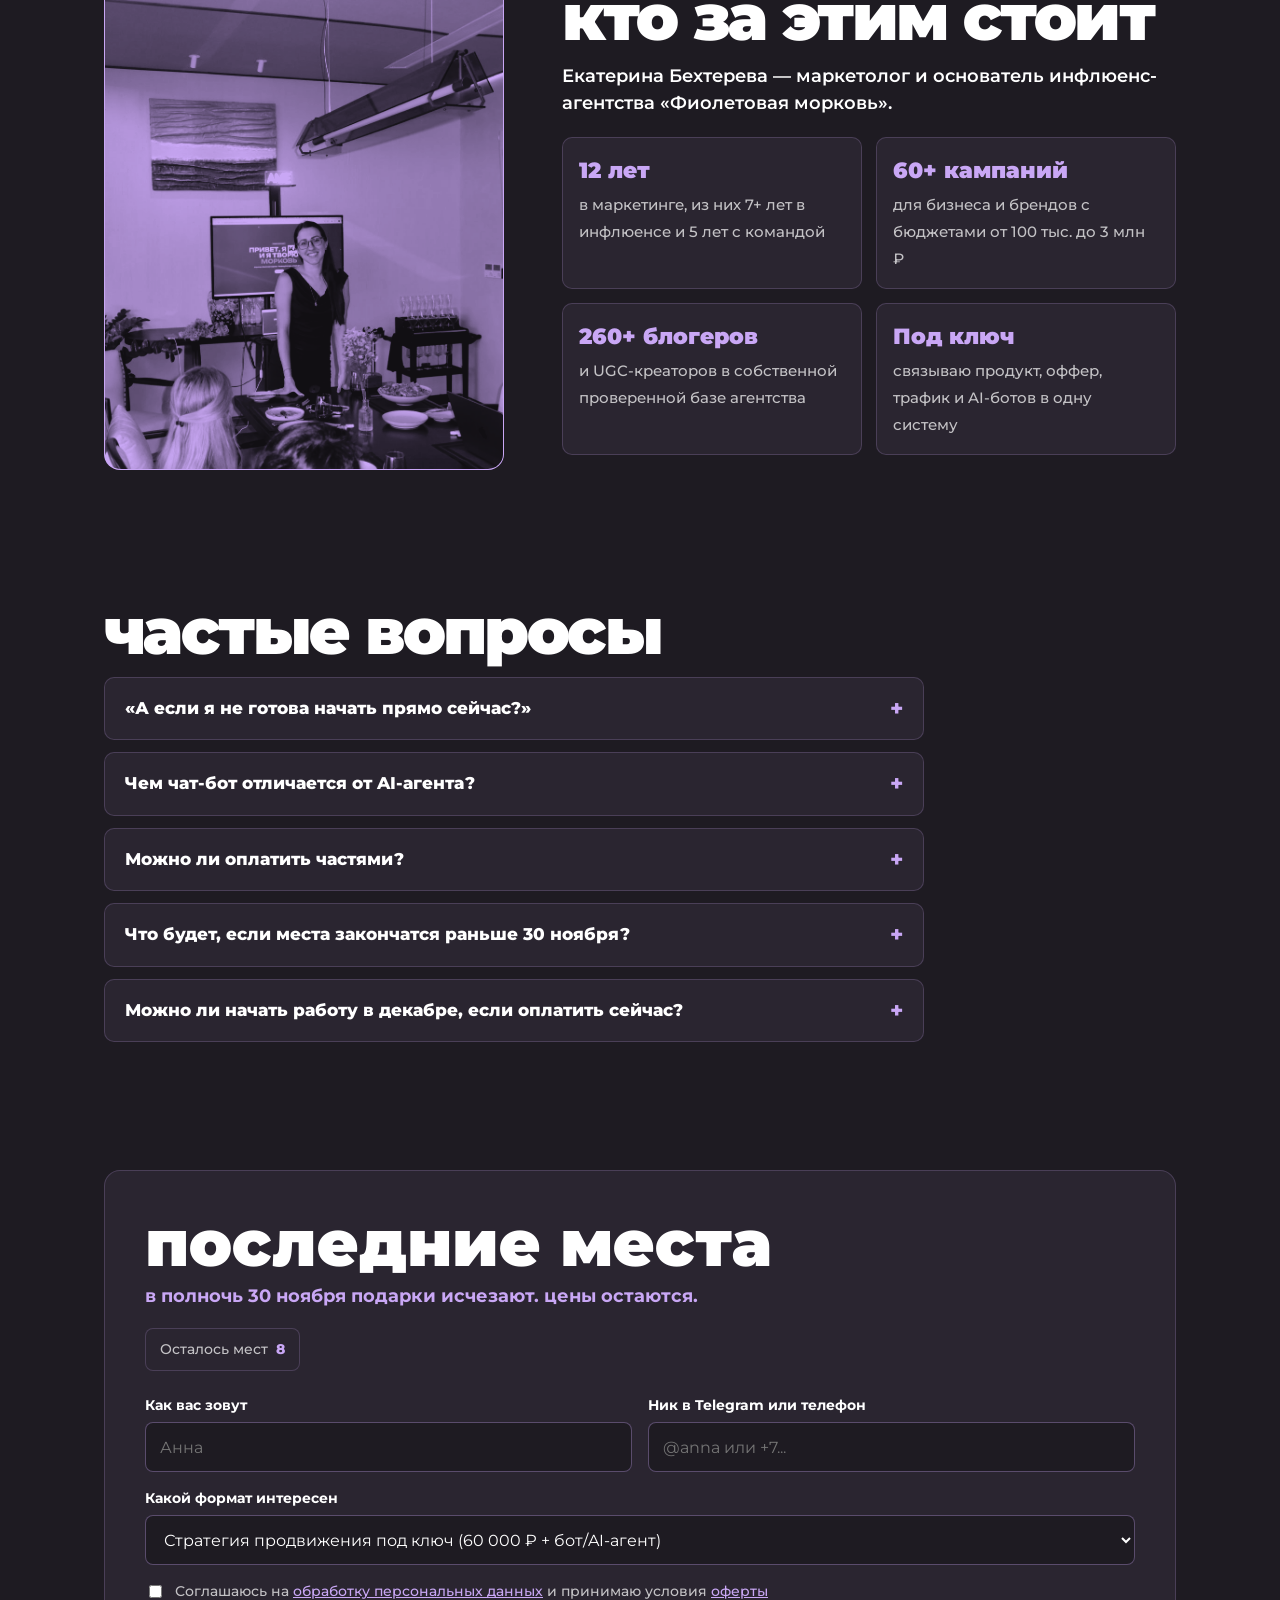
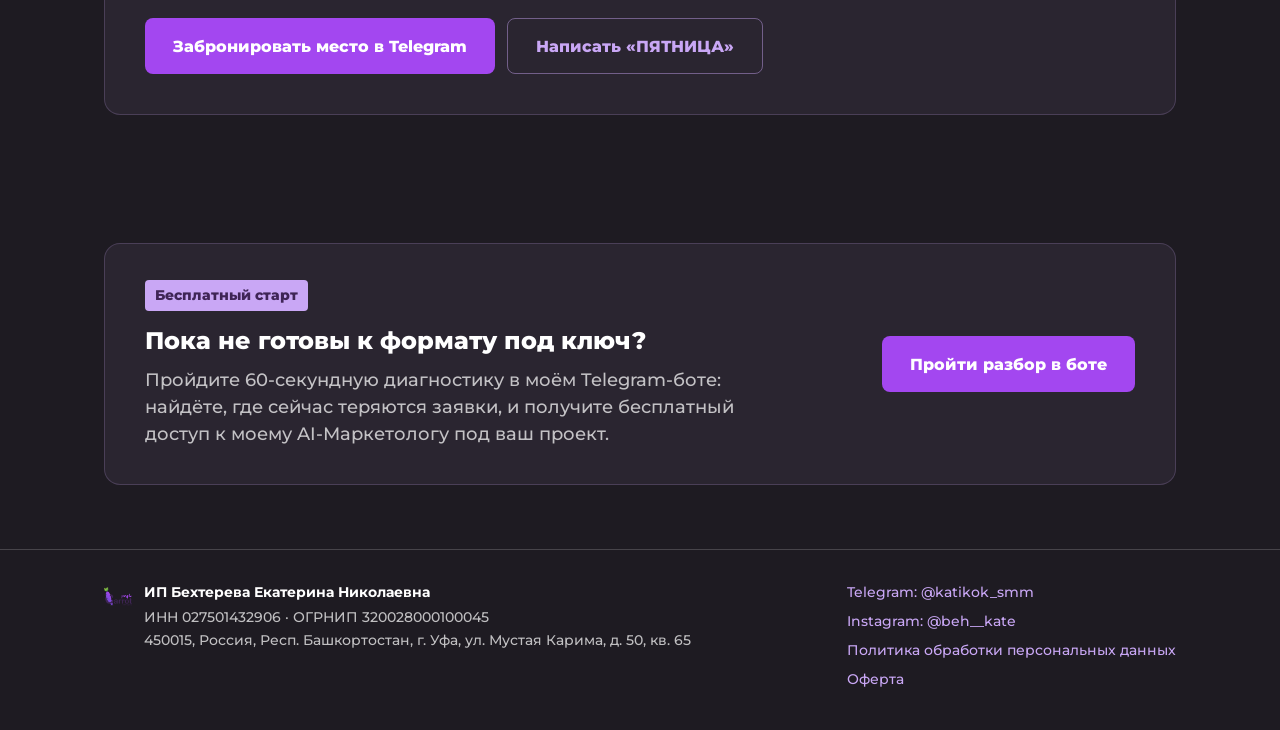
==== commit 08ff3331: "Add favicon to index.html" ====
--- a/index.html
+++ b/index.html
@@ -4,6 +4,8 @@
   <meta charset="UTF-8" />
   <meta name="viewport" content="width=device-width, initial-scale=1.0" />
   <title>Чёрная пятница без скидок. С подарками. — Екатерина Бехтерева</title>
+  <link rel="icon" type="image/png" href="assets/logo3.png" />
+  <link rel="apple-touch-icon" href="assets/logo3.png" />
   <meta name="description" content="Цены обычные. Сверху TG-боты, AI-агенты и подборки блогеров. Бронь места до 23 ноября, продажи 23–30 ноября 2026." />
 
   <!-- Open Graph для превью в Telegram -->
--- a/styles.css
+++ b/styles.css
@@ -0,0 +1,1013 @@
+:root {
+  --bg: #1E1B22;
+  --text: #FFFFFF;
+  --lavender: #C9A7F5;
+  --purple: #A347F0;
+  --plum: #3F2556;
+  --card: #2A2530;
+  --card-border: rgba(201, 167, 245, 0.2);
+  --muted: rgba(255, 255, 255, 0.72);
+  --container: 1200px;
+}
+
+*,
+*::before,
+*::after {
+  box-sizing: border-box;
+}
+
+html {
+  scroll-behavior: smooth;
+}
+
+body {
+  margin: 0;
+  background: var(--bg);
+  color: var(--text);
+  font-family: 'Montserrat', sans-serif;
+  font-weight: 500;
+  font-size: 16px;
+  line-height: 1.5;
+  overflow-x: hidden;
+  -webkit-font-smoothing: antialiased;
+}
+
+img {
+  max-width: 100%;
+  display: block;
+}
+
+a {
+  color: inherit;
+}
+
+.hidden {
+  display: none !important;
+}
+
+.container {
+  width: 100%;
+  max-width: var(--container);
+  margin: 0 auto;
+  padding: 0 20px;
+}
+
+/* Кнопки */
+.btn {
+  display: inline-flex;
+  align-items: center;
+  justify-content: center;
+  min-height: 56px;
+  padding: 14px 28px;
+  border: 0;
+  border-radius: 8px;
+  font-family: 'Montserrat', sans-serif;
+  font-weight: 800;
+  font-size: 16px;
+  line-height: 1.2;
+  text-decoration: none;
+  cursor: pointer;
+  transition: background-color 0.2s ease, color 0.2s ease, transform 0.15s ease;
+}
+
+.btn--primary {
+  background: var(--purple);
+  color: var(--text);
+}
+
+.btn--primary:hover {
+  background: var(--lavender);
+  color: var(--plum);
+}
+
+.btn--ghost {
+  background: transparent;
+  border: 1px solid rgba(201, 167, 245, 0.45);
+  color: var(--lavender);
+}
+
+.btn--ghost:hover {
+  background: var(--lavender);
+  color: var(--plum);
+}
+
+.btn--full {
+  width: 100%;
+}
+
+.btn--sm {
+  min-height: 40px;
+  padding: 8px 18px;
+  font-size: 14px;
+}
+
+/* Шапка */
+.topbar {
+  display: flex;
+  align-items: center;
+  justify-content: space-between;
+  padding: 20px 0 12px;
+  font-size: 14px;
+  font-weight: 600;
+  position: relative;
+  z-index: 3;
+}
+
+.brand {
+  display: inline-flex;
+  align-items: center;
+  gap: 10px;
+  text-decoration: none;
+}
+
+.brand__logo {
+  width: 28px;
+  height: 28px;
+  object-fit: contain;
+}
+
+.topbar__name {
+  color: var(--muted);
+}
+
+/* Ленты */
+.hero {
+  position: relative;
+  overflow: hidden;
+  padding-bottom: 24px;
+}
+
+.hero-ribbons,
+.ribbon-divider {
+  pointer-events: none;
+  user-select: none;
+}
+
+.ribbon {
+  position: relative;
+  width: 140%;
+  left: -20%;
+  background: var(--lavender);
+  color: var(--plum);
+  font-weight: 800;
+  font-style: italic;
+  font-size: 16px;
+  line-height: 44px;
+  height: 44px;
+  white-space: nowrap;
+  overflow: hidden;
+}
+
+.ribbon--hero-top {
+  position: absolute;
+  top: 120px;
+  right: -34%;
+  left: auto;
+  width: 82%;
+  transform: rotate(28deg);
+  z-index: 1;
+}
+
+.ribbon--hero-bottom {
+  position: absolute;
+  bottom: 58px;
+  left: -15%;
+  width: 130%;
+  transform: rotate(-18deg);
+  z-index: 1;
+}
+
+.ribbon-divider {
+  overflow: hidden;
+  padding: 12px 0;
+}
+
+.ribbon--section {
+  transform: rotate(-4deg);
+}
+
+.ribbon__track {
+  display: inline-flex;
+  animation: marquee 28s linear infinite;
+}
+
+@keyframes marquee {
+  0% { transform: translateX(0); }
+  100% { transform: translateX(-50%); }
+}
+
+@media (prefers-reduced-motion: reduce) {
+  .ribbon__track {
+    animation: none;
+  }
+}
+
+/* Первый экран */
+.hero__grid {
+  position: relative;
+  z-index: 2;
+  display: grid;
+  grid-template-columns: 1fr;
+  gap: 20px;
+  padding-top: 8px;
+}
+
+.hero__title {
+  margin: 0;
+  font-weight: 900;
+  font-size: clamp(68px, 19vw, 96px);
+  line-height: 0.82;
+  letter-spacing: -0.05em;
+  text-transform: lowercase;
+  position: relative;
+  display: inline-block;
+  z-index: 2;
+}
+
+.hero__title-line {
+  display: block;
+}
+
+.hero__badge {
+  position: absolute;
+  left: 38%;
+  top: 50%;
+  transform: translateY(-50%);
+  background: var(--lavender);
+  color: var(--plum);
+  font-size: 13px;
+  font-weight: 800;
+  letter-spacing: 0.04em;
+  line-height: 1;
+  padding: 6px 10px;
+  text-transform: uppercase;
+  white-space: nowrap;
+  z-index: 3;
+}
+
+.hero__subtitle {
+  margin: 18px 0 10px;
+  font-weight: 800;
+  font-size: 26px;
+  line-height: 1.1;
+  letter-spacing: -0.02em;
+}
+
+.hero__desc {
+  margin: 0 0 20px;
+  max-width: 480px;
+  color: var(--muted);
+}
+
+.hero__cta-wrap {
+  display: flex;
+  flex-direction: column;
+  align-items: flex-start;
+  gap: 8px;
+}
+
+.hero__cta-note {
+  margin: 0;
+  font-size: 14px;
+  color: var(--lavender);
+  font-weight: 600;
+}
+
+.hero__meta {
+  display: flex;
+  flex-wrap: wrap;
+  align-items: center;
+  gap: 12px;
+  margin-top: 18px;
+}
+
+.meta-pill {
+  display: inline-flex;
+  align-items: center;
+  gap: 8px;
+  background: var(--card);
+  border: 1px solid var(--card-border);
+  border-radius: 8px;
+  padding: 10px 14px;
+  font-size: 14px;
+}
+
+.meta-pill__label {
+  color: var(--muted);
+}
+
+.meta-pill__value {
+  font-weight: 800;
+  color: var(--lavender);
+}
+
+.timer {
+  display: inline-flex;
+  align-items: center;
+  gap: 8px;
+  background: var(--card);
+  border: 1px solid var(--card-border);
+  border-radius: 8px;
+  padding: 8px 14px;
+}
+
+.timer__item {
+  display: inline-flex;
+  align-items: baseline;
+  gap: 3px;
+}
+
+.timer__item span {
+  font-weight: 800;
+  font-size: 18px;
+  color: var(--text);
+}
+
+.timer__item small {
+  font-size: 14px;
+  color: var(--muted);
+}
+
+.timer__sep {
+  color: var(--lavender);
+  font-weight: 800;
+}
+
+/* Дуотон-портрет */
+.hero__media {
+  position: relative;
+  z-index: 2;
+  display: flex;
+  justify-content: center;
+  margin-top: -12px;
+}
+
+.duotone-portrait {
+  position: relative;
+  width: 100%;
+  max-width: 340px;
+  aspect-ratio: 4 / 5;
+  border-radius: 16px;
+  overflow: hidden;
+  background: var(--lavender);
+  border: 1px solid var(--card-border);
+}
+
+.duotone-portrait::after {
+  content: '';
+  position: absolute;
+  inset: 0;
+  background: var(--bg);
+  mix-blend-mode: lighten;
+  opacity: 0.55;
+  pointer-events: none;
+}
+
+.duotone-portrait__img {
+  width: 100%;
+  height: 100%;
+  object-fit: cover;
+  object-position: center top;
+  filter: grayscale(100%) contrast(1.18);
+  mix-blend-mode: multiply;
+}
+
+.duotone-portrait__fallback {
+  display: none;
+  width: 100%;
+  height: 100%;
+  align-items: center;
+  justify-content: center;
+  text-align: center;
+  padding: 20px;
+  color: var(--lavender);
+  font-weight: 600;
+}
+
+.hero__footer-bar {
+  position: relative;
+  z-index: 2;
+  margin-top: 24px;
+  padding-top: 14px;
+  border-top: 1px solid rgba(255, 255, 255, 0.2);
+  display: flex;
+  justify-content: space-between;
+  font-size: 14px;
+  font-weight: 600;
+}
+
+/* Секции */
+.section {
+  padding: 40px 0;
+}
+
+.section__title {
+  margin: 0 0 12px;
+  font-weight: 900;
+  font-size: 36px;
+  line-height: 1.05;
+  letter-spacing: -0.04em;
+  text-transform: lowercase;
+}
+
+.section__subtitle {
+  margin: 0 0 32px;
+  color: var(--muted);
+  max-width: 640px;
+}
+
+/* Почему без скидок */
+.why__box {
+  max-width: 820px;
+  display: flex;
+  flex-direction: column;
+  gap: 16px;
+}
+
+.why__lead {
+  margin: 0;
+  font-weight: 800;
+  font-size: 24px;
+  line-height: 1.25;
+}
+
+.why__lead--accent {
+  color: var(--lavender);
+}
+
+/* Карточки */
+.card {
+  background: var(--card);
+  border: 1px solid var(--card-border);
+  border-radius: 12px;
+  padding: 24px;
+}
+
+.offers__grid {
+  display: grid;
+  grid-template-columns: 1fr;
+  gap: 20px;
+}
+
+.offer-card {
+  display: flex;
+  flex-direction: column;
+  gap: 16px;
+}
+
+.offer-card.is-soldout {
+  opacity: 0.6;
+}
+
+.offer-card__top {
+  display: flex;
+  flex-wrap: wrap;
+  gap: 8px;
+  justify-content: space-between;
+  align-items: center;
+}
+
+.tag-pill {
+  display: inline-block;
+  background: var(--lavender);
+  color: var(--plum);
+  font-weight: 800;
+  font-size: 14px;
+  padding: 5px 10px;
+  border-radius: 4px;
+}
+
+.gift-badge {
+  font-size: 14px;
+  font-weight: 700;
+  color: var(--lavender);
+}
+
+.offer-card__title {
+  margin: 0;
+  font-size: 22px;
+  font-weight: 800;
+  line-height: 1.2;
+}
+
+.offer-card__list {
+  margin: 0;
+  padding-left: 18px;
+  display: flex;
+  flex-direction: column;
+  gap: 8px;
+  color: var(--muted);
+}
+
+.offer-card__gift {
+  background: rgba(201, 167, 245, 0.08);
+  border-left: 3px solid var(--lavender);
+  padding: 12px 14px;
+  border-radius: 0 8px 8px 0;
+  font-size: 15px;
+}
+
+.offer-card__note {
+  display: block;
+  margin-top: 6px;
+  font-size: 14px;
+  color: var(--muted);
+}
+
+.offer-card__footer {
+  margin-top: auto;
+  display: flex;
+  flex-direction: column;
+  gap: 12px;
+}
+
+.offer-card__price {
+  font-size: 28px;
+  font-weight: 900;
+}
+
+/* Подарки */
+.gifts__grid,
+.steps__grid {
+  display: grid;
+  grid-template-columns: 1fr;
+  gap: 16px;
+}
+
+.gift-card h3 {
+  margin: 0 0 8px;
+  font-size: 20px;
+  font-weight: 800;
+  color: var(--lavender);
+}
+
+.gift-card p {
+  margin: 0;
+  color: var(--muted);
+}
+
+/* Шаги */
+.step-card__num {
+  display: inline-block;
+  font-weight: 900;
+  font-size: 24px;
+  color: var(--lavender);
+  margin-bottom: 8px;
+}
+
+.step-card p {
+  margin: 0;
+}
+
+.steps__cta {
+  margin-top: 28px;
+}
+
+/* Кейсы */
+.cases__grid {
+  display: grid;
+  grid-template-columns: 1fr;
+  gap: 20px;
+}
+
+.case-card {
+  display: flex;
+  flex-direction: column;
+  gap: 12px;
+}
+
+.case-card h3 {
+  margin: 4px 0 0;
+  font-size: 20px;
+  font-weight: 800;
+}
+
+.case-card p {
+  margin: 0;
+  color: var(--muted);
+}
+
+.case-card__result {
+  color: var(--text) !important;
+  padding-top: 8px;
+  border-top: 1px solid rgba(255, 255, 255, 0.12);
+}
+
+/* Обо мне */
+.about__grid {
+  display: grid;
+  grid-template-columns: 1fr;
+  gap: 28px;
+  align-items: center;
+}
+
+.about__lead {
+  margin: 0 0 20px;
+  font-size: 18px;
+  font-weight: 600;
+}
+
+.about__stats {
+  display: grid;
+  grid-template-columns: 1fr;
+  gap: 14px;
+}
+
+.stat-item {
+  background: var(--card);
+  border: 1px solid var(--card-border);
+  border-radius: 10px;
+  padding: 16px;
+}
+
+.stat-item strong {
+  display: block;
+  font-size: 22px;
+  font-weight: 900;
+  color: var(--lavender);
+  margin-bottom: 4px;
+}
+
+.stat-item span {
+  color: var(--muted);
+  font-size: 15px;
+}
+
+/* FAQ */
+.faq__list {
+  display: flex;
+  flex-direction: column;
+  gap: 12px;
+  max-width: 820px;
+}
+
+.faq__item {
+  background: var(--card);
+  border: 1px solid var(--card-border);
+  border-radius: 10px;
+  padding: 18px 20px;
+}
+
+.faq__item summary {
+  cursor: pointer;
+  font-weight: 800;
+  font-size: 17px;
+  list-style: none;
+  display: flex;
+  justify-content: space-between;
+  align-items: center;
+  gap: 12px;
+}
+
+.faq__item summary::after {
+  content: '+';
+  color: var(--lavender);
+  font-size: 22px;
+  line-height: 1;
+}
+
+.faq__item[open] summary::after {
+  content: '−';
+}
+
+.faq__item p {
+  margin: 12px 0 0;
+  color: var(--muted);
+}
+
+/* Финал и форма */
+.final__box {
+  background: var(--card);
+  border: 1px solid var(--card-border);
+  border-radius: 16px;
+  padding: 28px 20px;
+}
+
+.final__title {
+  margin: 0 0 8px;
+  font-weight: 900;
+  font-size: 36px;
+  line-height: 1;
+  text-transform: lowercase;
+}
+
+.final__subtitle {
+  margin: 0;
+  color: var(--lavender);
+  font-weight: 700;
+}
+
+.lead-form {
+  margin-top: 24px;
+  display: flex;
+  flex-direction: column;
+  gap: 16px;
+}
+
+.lead-form__row {
+  display: grid;
+  grid-template-columns: 1fr;
+  gap: 16px;
+}
+
+.field {
+  display: flex;
+  flex-direction: column;
+  gap: 6px;
+}
+
+.field span {
+  font-size: 14px;
+  font-weight: 700;
+}
+
+.field input,
+.field select {
+  width: 100%;
+  min-height: 50px;
+  padding: 12px 14px;
+  border-radius: 8px;
+  border: 1px solid rgba(201, 167, 245, 0.35);
+  background: var(--bg);
+  color: var(--text);
+  font-family: 'Montserrat', sans-serif;
+  font-size: 16px;
+}
+
+.checkbox {
+  display: flex;
+  align-items: flex-start;
+  gap: 10px;
+  font-size: 14px;
+  color: var(--muted);
+}
+
+.checkbox input {
+  margin-top: 4px;
+  accent-color: var(--purple);
+}
+
+.checkbox a {
+  color: var(--lavender);
+}
+
+.lead-form__actions {
+  display: flex;
+  flex-direction: column;
+  gap: 12px;
+}
+
+.lead-form__success {
+  margin-top: 24px;
+  padding: 20px;
+  border-radius: 12px;
+  background: rgba(201, 167, 245, 0.1);
+  border: 1px solid var(--lavender);
+}
+
+.lead-form__success h3 {
+  margin: 0 0 8px;
+  color: var(--lavender);
+}
+
+/* Блок догрева внизу */
+.downsell {
+  padding-top: 0;
+}
+
+.downsell__box {
+  background: var(--card);
+  border: 1px solid var(--card-border);
+  border-radius: 16px;
+  padding: 28px 20px;
+  display: flex;
+  flex-direction: column;
+  gap: 20px;
+}
+
+.downsell__content h2 {
+  margin: 12px 0 8px;
+  font-size: 24px;
+  font-weight: 800;
+}
+
+.downsell__content p {
+  margin: 0;
+  color: var(--muted);
+  max-width: 640px;
+}
+
+@media (min-width: 768px) {
+  .downsell__box {
+    flex-direction: row;
+    align-items: center;
+    justify-content: space-between;
+    padding: 36px 40px;
+  }
+
+  .downsell__action {
+    flex-shrink: 0;
+  }
+}
+
+/* Подвал */
+.footer {
+  border-top: 1px solid rgba(255, 255, 255, 0.18);
+  padding: 32px 0 96px;
+  font-size: 14px;
+  color: var(--muted);
+}
+
+.footer__top {
+  display: flex;
+  flex-direction: column;
+  gap: 20px;
+}
+
+.footer__brand {
+  display: flex;
+  align-items: flex-start;
+  gap: 12px;
+}
+
+.footer__brand strong {
+  color: var(--text);
+  display: block;
+  margin-bottom: 4px;
+}
+
+.footer__brand p {
+  margin: 2px 0;
+}
+
+.footer__links {
+  display: flex;
+  flex-direction: column;
+  gap: 8px;
+}
+
+.footer__links a {
+  color: var(--lavender);
+  text-decoration: none;
+}
+
+.footer__links a:hover {
+  text-decoration: underline;
+}
+
+/* Закреплённая кнопка на телефоне */
+.mobile-sticky {
+  position: fixed;
+  left: 0;
+  right: 0;
+  bottom: 0;
+  z-index: 20;
+  padding: 10px 16px;
+  background: rgba(30, 27, 34, 0.94);
+  backdrop-filter: blur(8px);
+  border-top: 1px solid var(--card-border);
+  transform: translateY(100%);
+  transition: transform 0.2s ease;
+}
+
+.mobile-sticky.is-visible {
+  transform: translateY(0);
+}
+
+/* Cookie */
+.cookie-banner {
+  position: fixed;
+  left: 16px;
+  right: 16px;
+  bottom: 76px;
+  z-index: 25;
+  background: var(--card);
+  border: 1px solid var(--lavender);
+  border-radius: 12px;
+  padding: 14px 16px;
+  display: flex;
+  align-items: center;
+  justify-content: space-between;
+  gap: 12px;
+  font-size: 14px;
+}
+
+.cookie-banner p {
+  margin: 0;
+}
+
+/* Планшет 768px+ */
+@media (min-width: 768px) {
+  .container {
+    padding: 0 36px;
+  }
+
+  .gifts__grid,
+  .steps__grid,
+  .about__stats,
+  .lead-form__row {
+    grid-template-columns: repeat(2, 1fr);
+  }
+
+  .lead-form__actions {
+    flex-direction: row;
+  }
+
+  .final__box {
+    padding: 40px;
+  }
+
+  .footer__top {
+    flex-direction: row;
+    justify-content: space-between;
+    align-items: flex-start;
+  }
+
+  .mobile-sticky {
+    display: none;
+  }
+
+  .footer {
+    padding-bottom: 40px;
+  }
+
+  .cookie-banner {
+    left: auto;
+    max-width: 420px;
+    bottom: 20px;
+  }
+}
+
+/* Десктоп 1024px+ */
+@media (min-width: 1024px) {
+  body {
+    font-size: 18px;
+  }
+
+  .container {
+    padding: 0 64px;
+  }
+
+  .section {
+    padding: 64px 0;
+  }
+
+  .section__title,
+  .final__title {
+    font-size: 64px;
+  }
+
+  .hero__grid {
+    grid-template-columns: 1.15fr 0.85fr;
+    align-items: end;
+    padding-top: 24px;
+  }
+
+  .hero__title {
+    font-size: clamp(120px, 14vw, 200px);
+  }
+
+  .hero__badge {
+    left: 44%;
+    font-size: 18px;
+    padding: 8px 16px;
+  }
+
+  .hero__subtitle {
+    font-size: 44px;
+  }
+
+  .hero__media {
+    justify-content: flex-end;
+    margin-top: 0;
+  }
+
+  .duotone-portrait {
+    max-width: 400px;
+  }
+
+  .ribbon {
+    font-size: 22px;
+    height: 54px;
+    line-height: 54px;
+  }
+
+  .why__lead {
+    font-size: 36px;
+  }
+
+  .offers__grid,
+  .cases__grid {
+    grid-template-columns: repeat(3, 1fr);
+  }
+
+  .gifts__grid,
+  .steps__grid {
+    grid-template-columns: repeat(4, 1fr);
+  }
+
+  .about__grid {
+    grid-template-columns: 0.8fr 1.2fr;
+    gap: 48px;
+  }
+}
